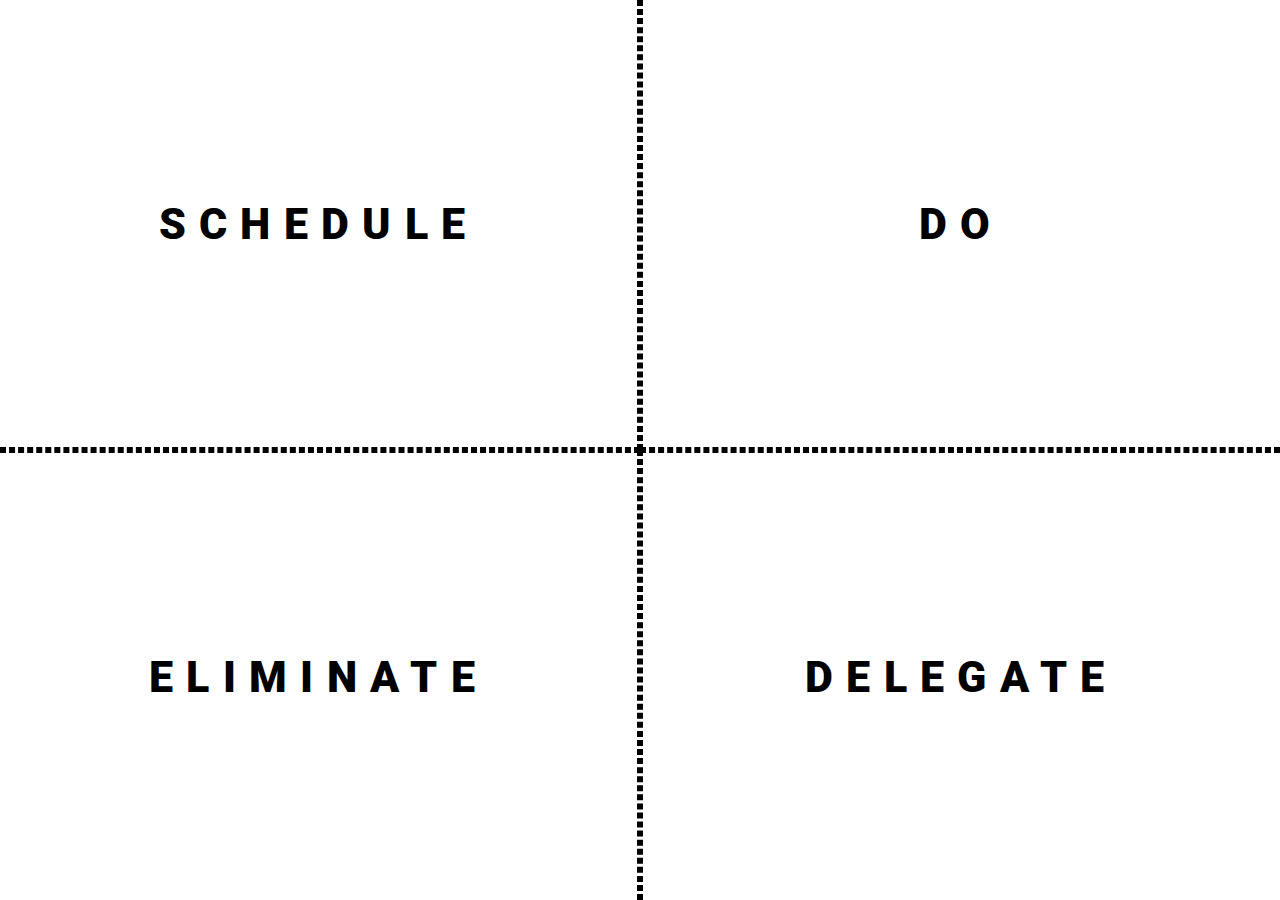
==== index.html @ 7f6f9989 "add basic UI elements (WIP)" ====
<!DOCTYPE html>
<html lang="en">
<head>
    <meta charset="UTF-8">
    <meta name="viewport" content="width=device-width, initial-scale=1.0">
    <title>Interhower</title>
    <link rel="stylesheet" href="main.css">
    <link rel="preconnect" href="https://fonts.googleapis.com">
    <link rel="preconnect" href="https://fonts.gstatic.com" crossorigin>
    <link href="https://fonts.googleapis.com/css2?family=Roboto:wght@500;700;900&display=swap" rel="stylesheet">
</head>
<body>
    <div id="headings" class="roboto-black quad screen tc-main bg-main">
        <div class="center br-border"><span>SCHEDULE</span></div>
        <div class="center bl-border"><span>DO</span></div>   
        <div class="center tr-border"><span>ELIMINATE</span></div>
        <div class="center tl-border"><span>DELEGATE</span></div>
    </div>
    <div class="screen roboto-medium tc-accent" id="main"></div>
</body>
</html>
---- main.css ----
body, html {
    margin: 0;
    box-sizing: border-box;
    height: 100%;
    --tc-main: black;
    --tc-accent: white;
    --bg-main: white;
    --bg-accent: hsl(0, 0%, 28%);
    --tc-main-alt: white;
    --tc-accent-alt: black;
    --bg-main-alt: hsl(0, 0%, 28%);
    --bg-accent-alt: white;
}

#headings {
    font-size: 32pt;
    letter-spacing: 10pt;
}

.screen {
    position: absolute;
    height: 100%;
    width: 100%;
}

.roboto-medium {
    font-family: "Roboto", sans-serif;
    font-weight: 500;
    font-style: normal;
}

.roboto-bold {
    font-family: "Roboto", sans-serif;
    font-weight: 700;
    font-style: normal;
}

.roboto-black {
    font-family: "Roboto", sans-serif;
    font-weight: 900;
    font-style: normal;
}
  
.quad {
    display: grid;
    grid-template-columns: 1fr 1fr;
    grid-template-rows: 1fr 1fr;
}

.center {
    display: inline-flex;
    justify-content: center;
    align-items: center;
}

.tc-main {
    color: var(--tc-main);
}

.tc-accent {
    color: var(--tc-accent);
}

.bg-main {
    background-color: var(--bg-main);
}

.bg-accent {
    background-color: var(--bg-accent);
}

.br-border {
    border-right: dashed;
    border-bottom: dashed;
}

.bl-border {
    border-left: dashed;
    border-bottom: dashed;
}

.tl-border {
    border-top: dashed;
    border-left: dashed;
}

.tr-border {
    border-top: dashed;
    border-right: dashed;
}
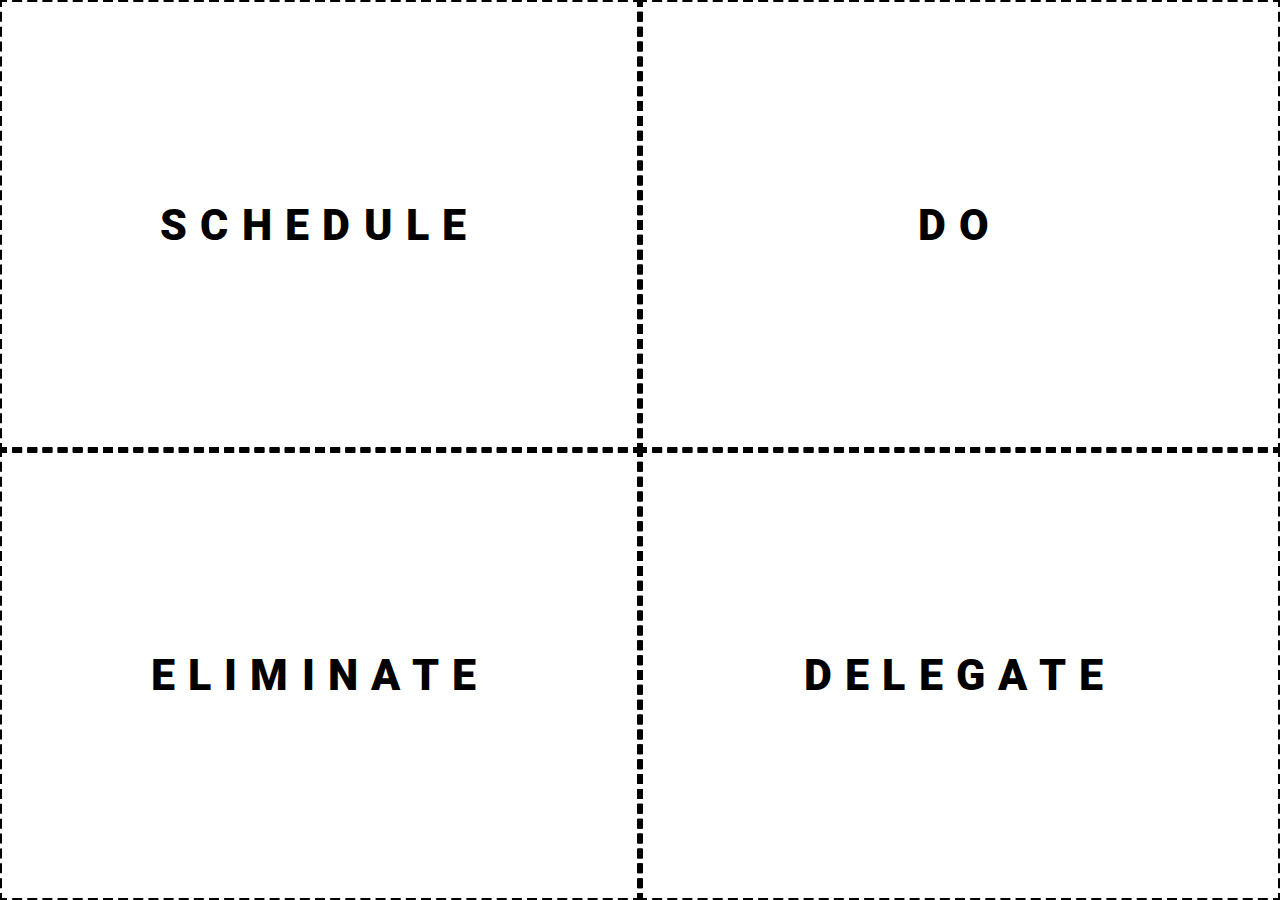
==== commit 598ed2c1: "change ui, add drag functionality" ====
--- a/index.html
+++ b/index.html
@@ -11,11 +11,12 @@
 </head>
 <body>
     <div id="headings" class="roboto-black quad screen tc-main bg-main">
-        <div class="center br-border"><span>SCHEDULE</span></div>
-        <div class="center bl-border"><span>DO</span></div>   
-        <div class="center tr-border"><span>ELIMINATE</span></div>
-        <div class="center tl-border"><span>DELEGATE</span></div>
+        <div class="center dashed"><span>SCHEDULE</span></div>
+        <div class="center dashed"><span>DO</span></div>   
+        <div class="center dashed"><span>ELIMINATE</span></div>
+        <div class="center dashed"><span>DELEGATE</span></div>
     </div>
-    <div class="screen roboto-medium tc-accent" id="main"></div>
+    <div class="roboto-medium tc-accent" id="main"></div>
 </body>
+<script src="script.js"></script>
 </html>--- a/main.css
+++ b/main.css
@@ -1,20 +1,31 @@
+:root{
+    --tc-main: black;
+    --tc-accent: hsl(0, 0%, 59%);
+    --bg-main: hsl(0, 0%, 100%);
+    --bg-accent: hsl(0, 0%, 28%);
+    --tc-main-alt: hsl(0, 0%, 59%);
+    --tc-accent-alt: black;
+    --bg-main-alt: hsl(0, 0%, 7%);
+    --bg-accent-alt: white;
+}
+
 body, html {
+    user-select: none   ;
     margin: 0;
     box-sizing: border-box;
     height: 100%;
-    --tc-main: black;
-    --tc-accent: white;
-    --bg-main: white;
-    --bg-accent: hsl(0, 0%, 28%);
-    --tc-main-alt: white;
-    --tc-accent-alt: black;
-    --bg-main-alt: hsl(0, 0%, 28%);
-    --bg-accent-alt: white;
 }
 
 #headings {
     font-size: 32pt;
     letter-spacing: 10pt;
+}
+
+.task {
+    width: 16em;
+    height: 16em;
+    border-radius: 2em;
+    position: absolute;
 }
 
 .screen {
@@ -69,22 +80,8 @@
     background-color: var(--bg-accent);
 }
 
-.br-border {
-    border-right: dashed;
-    border-bottom: dashed;
-}
+.dashed {
+    outline: 0.125em dashed var(--tc-main);
+    outline-offset: -0.0625em;
 
-.bl-border {
-    border-left: dashed;
-    border-bottom: dashed;
-}
-
-.tl-border {
-    border-top: dashed;
-    border-left: dashed;
-}
-
-.tr-border {
-    border-top: dashed;
-    border-right: dashed;
-}
+}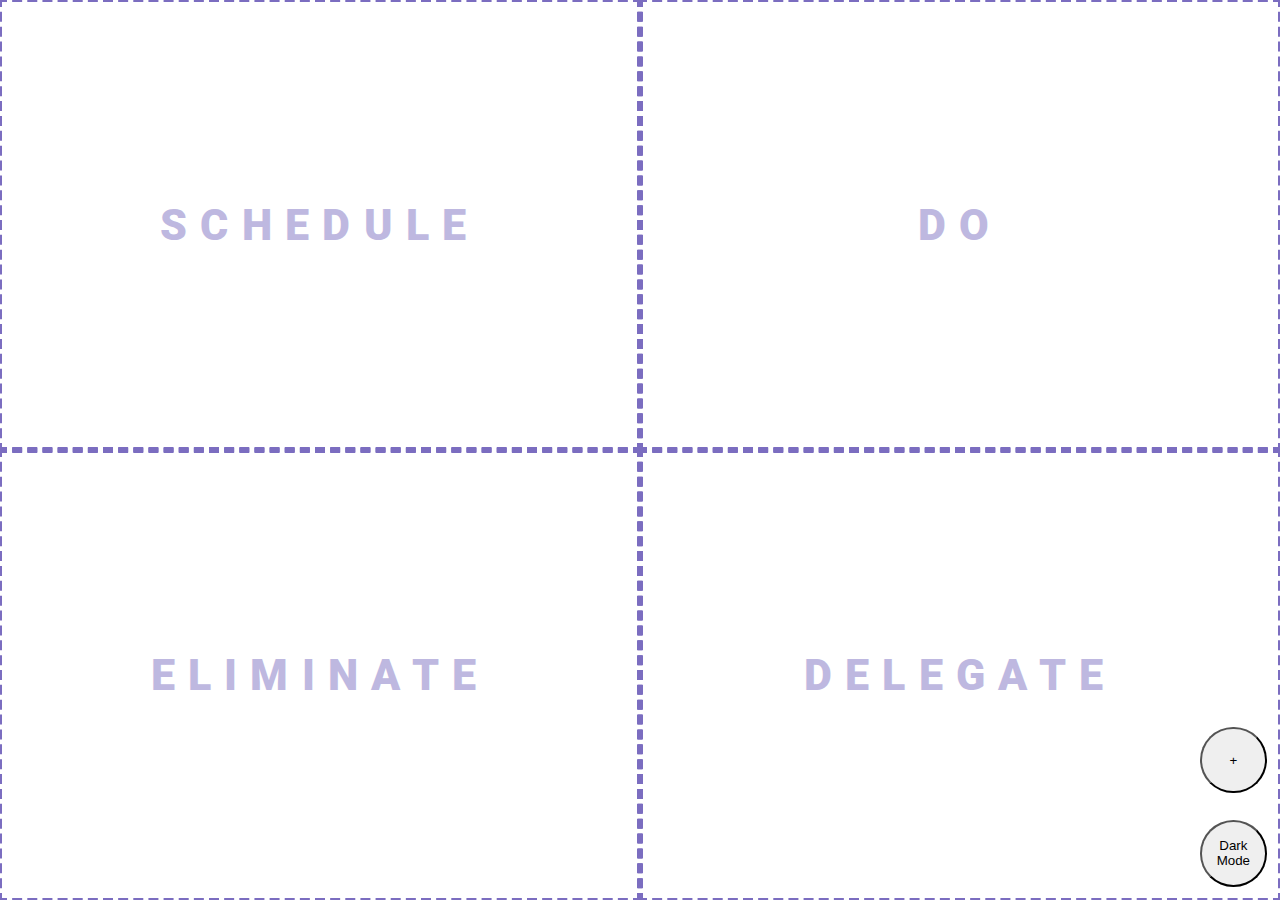
==== commit cdf6e518: "change UI" ====
--- a/index.html
+++ b/index.html
@@ -11,12 +11,16 @@
 </head>
 <body>
     <div id="headings" class="roboto-black quad screen tc-main bg-main">
-        <div class="center dashed"><span>SCHEDULE</span></div>
-        <div class="center dashed"><span>DO</span></div>   
-        <div class="center dashed"><span>ELIMINATE</span></div>
-        <div class="center dashed"><span>DELEGATE</span></div>
+        <div class="center dashed"><span class="heading">SCHEDULE</span></div>
+        <div class="center dashed"><span class="heading">DO</span></div>   
+        <div class="center dashed"><span class="heading">ELIMINATE</span></div>
+        <div class="center dashed"><span class="heading">DELEGATE</span></div>
     </div>
     <div class="roboto-medium tc-accent" id="main"></div>
+    <div class="br col">
+        <button class="ui-button" onclick="add_drag()">+</button>
+        <button class="ui-button" onclick="dark_mode()">Dark Mode</button>
+    </div>
 </body>
 <script src="script.js"></script>
 </html>--- a/main.css
+++ b/main.css
@@ -1,12 +1,13 @@
 :root{
-    --tc-main: black;
-    --tc-accent: hsl(0, 0%, 59%);
+    --tc-main: hsl(250, 40%, 80%);
+    --tc-accent: hsl(0, 0%, 93%);
     --bg-main: hsl(0, 0%, 100%);
-    --bg-accent: hsl(0, 0%, 28%);
+    /* --bg-accent: hsl(0, 0%, 24%); */
+    --bg-accent: hsl(250, 40%, 59%);
     --tc-main-alt: hsl(0, 0%, 59%);
     --tc-accent-alt: black;
     --bg-main-alt: hsl(0, 0%, 7%);
-    --bg-accent-alt: white;
+    --bg-accent-alt: hsl(0, 0%, 71%);
 }
 
 body, html {
@@ -21,11 +22,35 @@
     letter-spacing: 10pt;
 }
 
+.thin {
+    min-width: 0 !important;
+}
+
 .task {
-    width: 16em;
-    height: 16em;
-    border-radius: 2em;
+    transition-property: min-width, height;
+    transition-duration: 1s;
+    padding-left: 1em;
+    padding-right: 1em;
+    min-width: 20em;
+    height: 2em;
+    border-radius: 1em;
     position: absolute;
+}
+
+.ui-button {
+    width: 5em;
+    height: 5em;
+    border-radius: 2.5em;
+    margin: 1em;
+}
+
+
+.draggable {
+    cursor: grab;
+}
+
+.draggable:active {
+    cursor: grabbing;
 }
 
 .screen {
@@ -76,12 +101,26 @@
     background-color: var(--bg-main);
 }
 
+.bg-main-alt {
+    background-color: var(--bg-main-alt);
+}
+
 .bg-accent {
     background-color: var(--bg-accent);
 }
 
 .dashed {
-    outline: 0.125em dashed var(--tc-main);
+    outline: 0.125em dashed var(--bg-accent);
     outline-offset: -0.0625em;
+}
 
+.br {
+    position: absolute;
+    right: 0;
+    bottom: 0;
+}
+
+.col {
+    display: flex;
+    flex-direction: column;
 }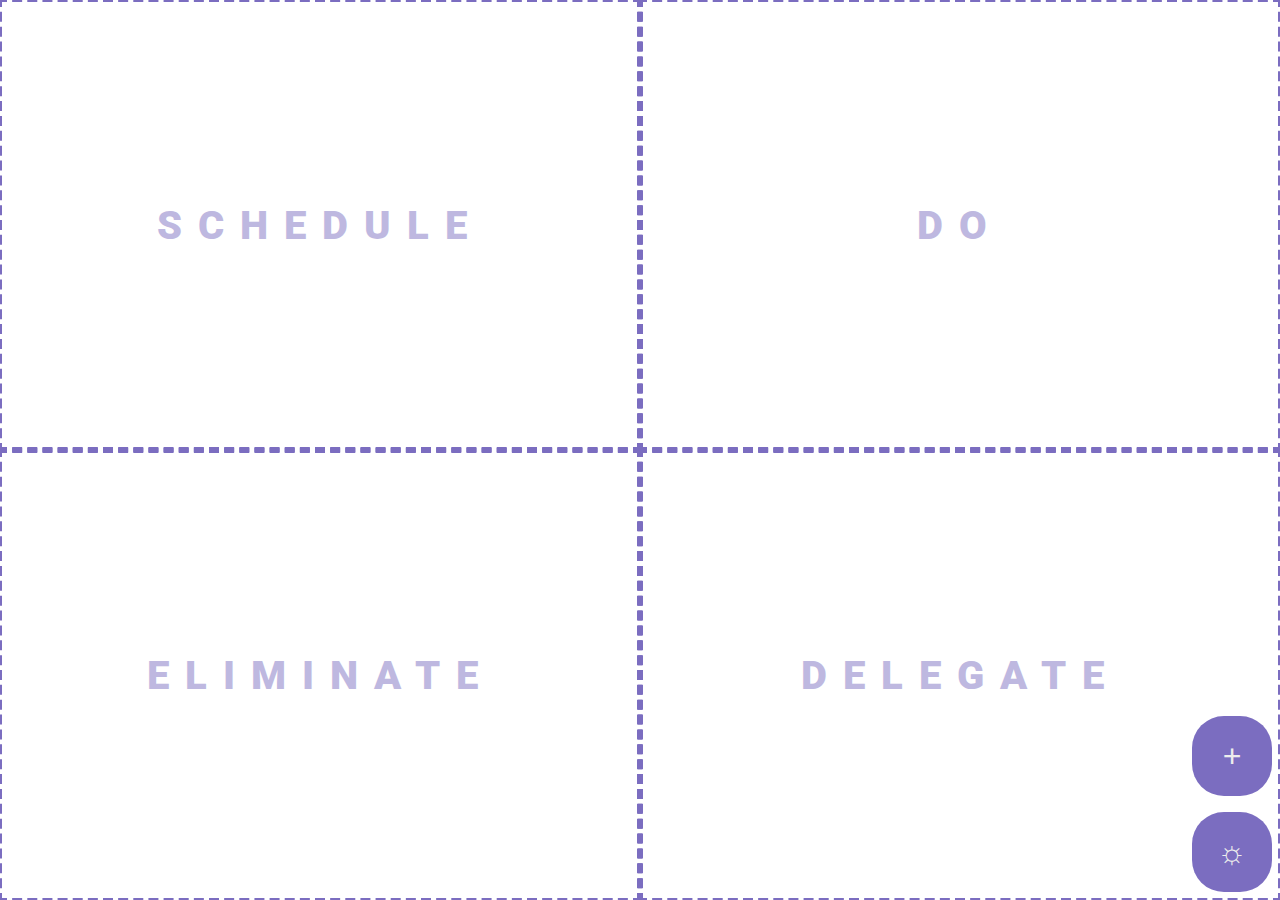
==== commit a441eb22: "change ui" ====
--- a/index.html
+++ b/index.html
@@ -18,8 +18,8 @@
     </div>
     <div class="roboto-medium tc-accent" id="main"></div>
     <div class="br col">
-        <button class="ui-button" onclick="add_drag()">+</button>
-        <button class="ui-button" onclick="dark_mode()">Dark Mode</button>
+        <button class="ui-button bg-accent tc-accent center" onclick="add_drag()">+</button>
+        <button class="ui-button bg-accent tc-accent center" id="dm" onclick="dark_mode()">☼</button>
     </div>
 </body>
 <script src="script.js"></script>
--- a/main.css
+++ b/main.css
@@ -18,39 +18,72 @@
 }
 
 #headings {
-    font-size: 32pt;
-    letter-spacing: 10pt;
+    font-size: min(4vw, 2.5em);
+}
+
+#headings * {
+    letter-spacing: 0.4em;
+}
+
+.task {
+    padding-left: 1em;
+    padding-right: 1em;
+    padding-top: 0.25em;
+    padding-bottom: 0.25em;
+    min-width: clamp(2em, 20vw, 20em);
+    height: 2em;
+    border-radius: 1000vh;
+    position: absolute;
+    display: inline-flex;
+    flex-direction: row;
+    justify-content: space-between;
+    align-items: center;
+}
+
+.taskname {
+    min-width: 1em;
+    display: inline-block;
+    cursor: text;
+}
+
+[placeholder]:empty::before {
+    content: attr(placeholder);
+    opacity: 0.6;
+}
+
+[placeholder]:empty:focus::before {
+    content: "";
 }
 
 .thin {
     min-width: 0 !important;
 }
 
-.task {
-    transition-property: min-width, height;
-    transition-duration: 1s;
-    padding-left: 1em;
-    padding-right: 1em;
-    min-width: 20em;
-    height: 2em;
-    border-radius: 1em;
-    position: absolute;
+.mover {
+    width: 1em;
+    height: 1em;
+    font-size: 18pt;
+    cursor: grab;
+    padding: 0.2em;
+    border-radius: 1000vh;
+}
+
+.mover:hover{
+    background-color: rgba(100,100,100,0.5);
+}
+
+.mover:active {
+    cursor: grabbing;
 }
 
 .ui-button {
-    width: 5em;
-    height: 5em;
-    border-radius: 2.5em;
-    margin: 1em;
-}
-
-
-.draggable {
-    cursor: grab;
-}
-
-.draggable:active {
-    cursor: grabbing;
+    font-size: 24pt;
+    width: 2.5em;
+    height: 2.5em;
+    border-radius: 1em;
+    margin: 0.25em;
+    border: none;
+    cursor: pointer;
 }
 
 .screen {
@@ -120,6 +153,28 @@
     bottom: 0;
 }
 
+.tm {
+    position: absolute;
+    top: 0;
+    left: 50%;
+    transform: translateX(-50%);
+}
+
+.lm {
+    position: absolute;
+    left: 0;
+    top: 50%;
+    transform: translateY(-50%);
+}
+
+.trtrans {
+    transition: transform 500ms;
+}
+
+.hidden-down {
+    transform: translateY(100%);
+}
+
 .col {
     display: flex;
     flex-direction: column;
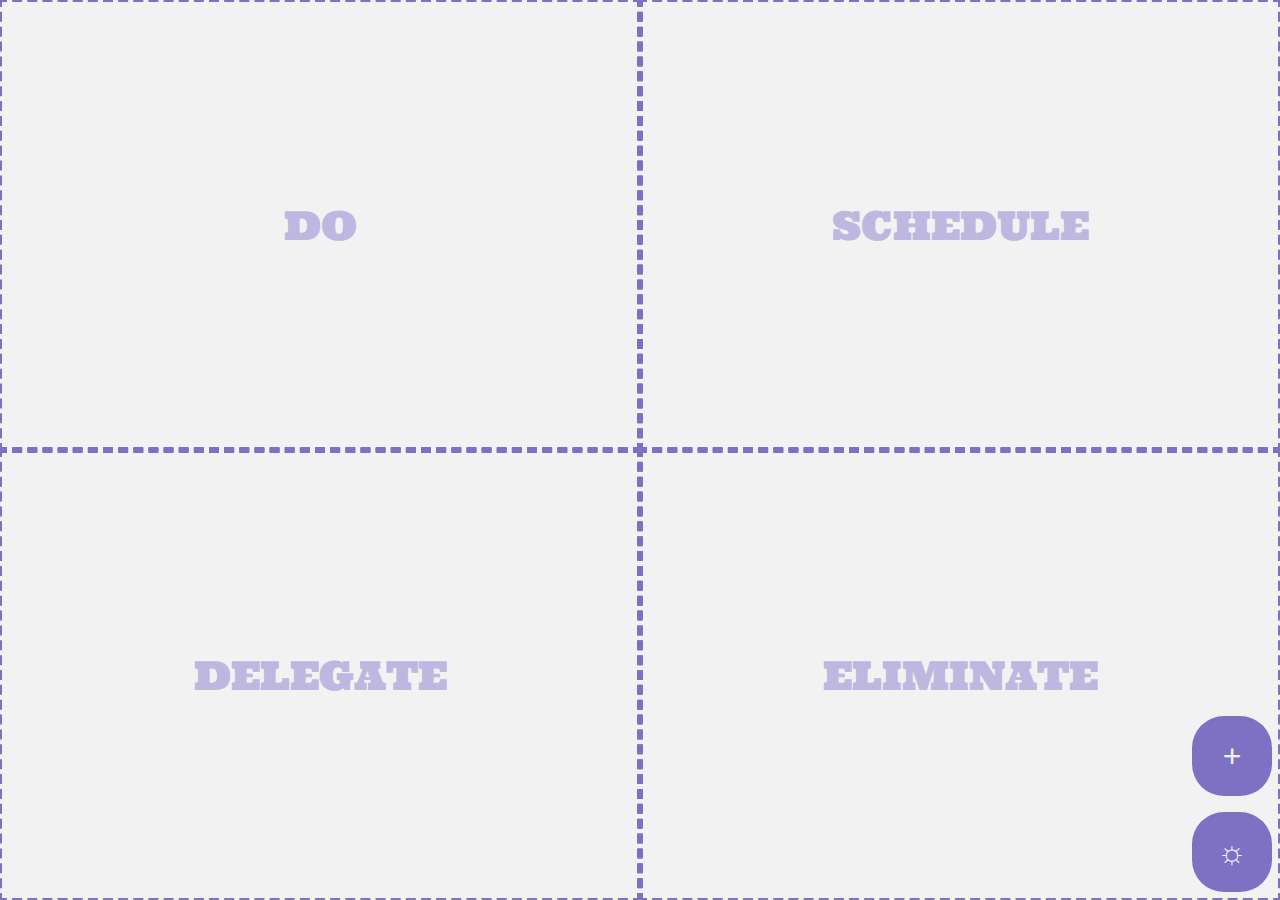
==== commit c0ea62aa: "change UI" ====
--- a/index.html
+++ b/index.html
@@ -7,16 +7,16 @@
     <link rel="stylesheet" href="main.css">
     <link rel="preconnect" href="https://fonts.googleapis.com">
     <link rel="preconnect" href="https://fonts.gstatic.com" crossorigin>
-    <link href="https://fonts.googleapis.com/css2?family=Roboto:wght@500;700;900&display=swap" rel="stylesheet">
+    <link href="https://fonts.googleapis.com/css2?family=Outfit:wght@400..800&family=Ultra&display=swap" rel="stylesheet">
 </head>
 <body>
-    <div id="headings" class="roboto-black quad screen tc-main bg-main">
+    <div id="headings" class="ultra-regular quad screen tc-main bg-main">
+        <div class="center dashed"><span class="heading">DO</span></div>   
         <div class="center dashed"><span class="heading">SCHEDULE</span></div>
-        <div class="center dashed"><span class="heading">DO</span></div>   
+        <div class="center dashed"><span class="heading">DELEGATE</span></div>
         <div class="center dashed"><span class="heading">ELIMINATE</span></div>
-        <div class="center dashed"><span class="heading">DELEGATE</span></div>
     </div>
-    <div class="roboto-medium tc-accent" id="main"></div>
+    <div class="outfit-600 tc-accent" id="main"></div>
     <div class="br col">
         <button class="ui-button bg-accent tc-accent center" onclick="add_drag()">+</button>
         <button class="ui-button bg-accent tc-accent center" id="dm" onclick="dark_mode()">☼</button>
--- a/main.css
+++ b/main.css
@@ -1,13 +1,16 @@
 :root{
     --tc-main: hsl(250, 40%, 80%);
-    --tc-accent: hsl(0, 0%, 93%);
-    --bg-main: hsl(0, 0%, 100%);
-    /* --bg-accent: hsl(0, 0%, 24%); */
-    --bg-accent: hsl(250, 40%, 59%);
-    --tc-main-alt: hsl(0, 0%, 59%);
-    --tc-accent-alt: black;
-    --bg-main-alt: hsl(0, 0%, 7%);
-    --bg-accent-alt: hsl(0, 0%, 71%);
+    --tc-accent: hsl(0, 0%, 95%);
+    --bg-main: hsl(0, 0%, 95%);
+    --bg-accent: hsl(250, 40%, 60%);
+    --bg-contrast: white;
+    --tc-contrast: black;
+    --tc-main-alt: hsl(0, 0%, 50%);
+    --tc-accent-alt: hsl(0, 0%, 80%);
+    --bg-main-alt: hsl(0, 0%, 10%);
+    --bg-accent-alt: hsl(0, 0%, 30%);
+    --bg-contrast-alt: hsl(0, 0%, 15%);
+    --tc-contrast-alt: white;
 }
 
 body, html {
@@ -22,28 +25,63 @@
 }
 
 #headings * {
-    letter-spacing: 0.4em;
-}
+    /* letter-spacing: 0.4em; */
+}
+
 
 .task {
     padding-left: 1em;
     padding-right: 1em;
-    padding-top: 0.25em;
-    padding-bottom: 0.25em;
-    min-width: clamp(2em, 20vw, 20em);
+    padding-top: 0.75em;
+    padding-bottom: 0.75em;
+    width: clamp(2em, 20vw, 20em);
+    min-width: clamp(1em, 10vw, 10em);
+    max-width: clamp(3em, 30vw, 30em);
+    border-radius: 1em 1em 0 1em;
+    position: absolute;
+    display: grid;
+    grid-template: min-content 1fr / 1fr min-content;
+    border: 0.125em solid var(--bg-main);
+    transition: min-height 1s ease-in-out;
+    resize: both;
+    overflow: auto;
+    height: 12em;
+    min-height: 1.95em;
+    max-height: 92%;
+    overflow: hidden;
+}
+
+/* .min {
+    resize: none;
     height: 2em;
-    border-radius: 1000vh;
-    position: absolute;
-    display: inline-flex;
-    flex-direction: row;
-    justify-content: space-between;
-    align-items: center;
-}
+    min-height: 0;
+}
+
+.min .taskinfo {
+    min-height: 0;
+    border: 0;
+    padding:0;
+} */
 
 .taskname {
-    min-width: 1em;
+    grid-row: 1;
+    min-width: 2em;
+    height: 2em;
+    line-height: 2em;
     display: inline-block;
     cursor: text;
+    white-space: nowrap;
+    overflow: scroll;
+}
+
+.taskinfo {
+    resize: none;
+    grid-column: 1/3;
+    grid-row: 2;
+    margin-top: 0.75em;
+    margin-bottom: 0.25em;
+    word-wrap: break-word;
+    border: none;
 }
 
 [placeholder]:empty::before {
@@ -51,21 +89,19 @@
     opacity: 0.6;
 }
 
-[placeholder]:empty:focus::before {
-    content: "";
-}
-
 .thin {
     min-width: 0 !important;
 }
 
 .mover {
+    grid-row: 1;
     width: 1em;
     height: 1em;
     font-size: 18pt;
     cursor: grab;
     padding: 0.2em;
-    border-radius: 1000vh;
+    border-radius: 1em;
+    margin-left: 0.5em;
 }
 
 .mover:hover{
@@ -92,24 +128,33 @@
     width: 100%;
 }
 
-.roboto-medium {
-    font-family: "Roboto", sans-serif;
-    font-weight: 500;
-    font-style: normal;
-}
-
-.roboto-bold {
-    font-family: "Roboto", sans-serif;
-    font-weight: 700;
-    font-style: normal;
-}
-
-.roboto-black {
-    font-family: "Roboto", sans-serif;
-    font-weight: 900;
-    font-style: normal;
-}
-  
+.outfit-400 {
+    font-family: "Outfit", sans-serif;
+    font-optical-sizing: auto;
+    font-weight: 400;
+    font-style: normal;
+}
+
+.outfit-600 {
+    font-family: "Outfit", sans-serif;
+    font-optical-sizing: auto;
+    font-weight: 600;
+    font-style: normal;
+}
+
+.outfit-800 {
+    font-family: "Outfit", sans-serif;
+    font-optical-sizing: auto;
+    font-weight: 800;
+    font-style: normal;
+}
+
+.ultra-regular {
+    font-family: "Ultra", serif;
+    font-weight: 400;
+    font-style: normal;
+  }
+
 .quad {
     display: grid;
     grid-template-columns: 1fr 1fr;
@@ -142,6 +187,11 @@
     background-color: var(--bg-accent);
 }
 
+.contrast {
+    background-color: var(--bg-contrast);
+    color: var(--tc-contrast);
+}
+
 .dashed {
     outline: 0.125em dashed var(--bg-accent);
     outline-offset: -0.0625em;
